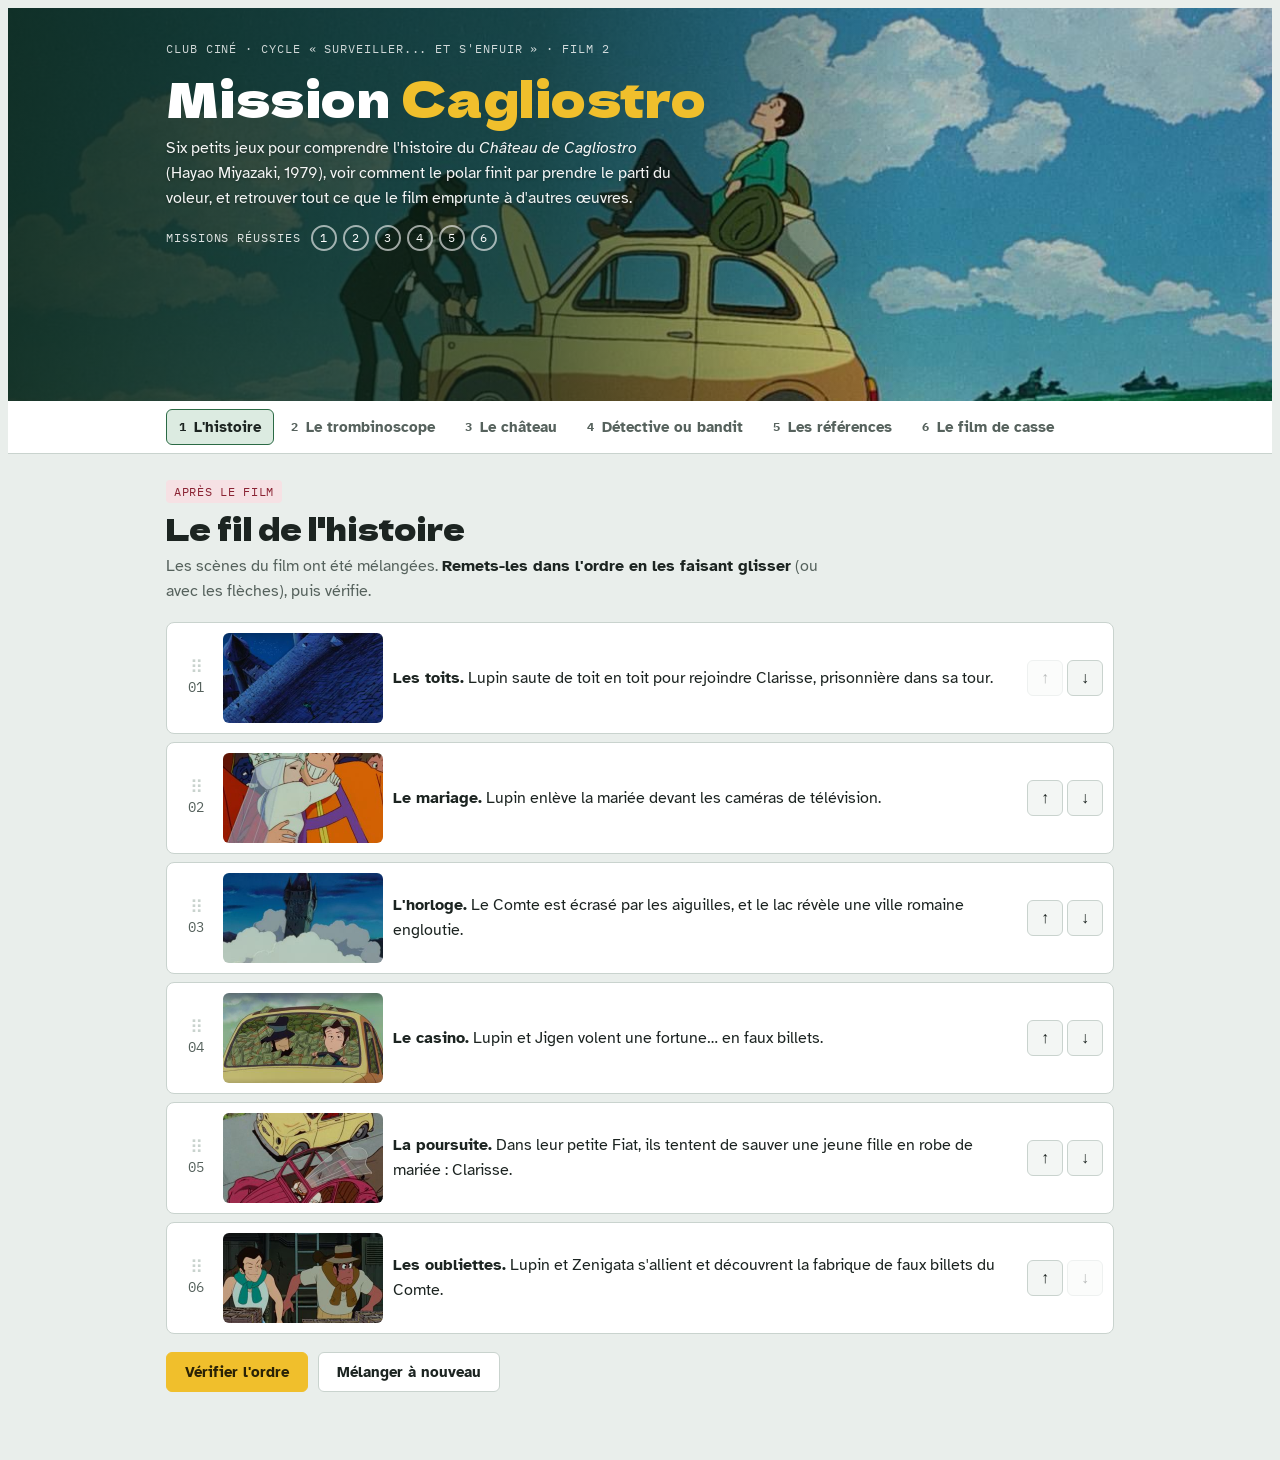
==== cineclub/cagliostro/index.html @ 05d4d70c "Ciné-club : ajoute l'appli Mission Cagliostro Co-Authored-By: Claude Opus 5.5 (1M context) <noreply@" ====
<!doctype html>
<html lang="fr">
<head><meta name="robots" content="noindex"><meta charset="utf-8"><meta name="viewport" content="width=device-width, initial-scale=1">
<title>Mission Cagliostro</title>
<meta name="claude:viewport-fit-sides" content="cover">
<link rel="preconnect" href="https://fonts.googleapis.com">
<link rel="stylesheet" href="https://fonts.googleapis.com/css2?family=Atkinson+Hyperlegible:ital,wght@0,400;0,700;1,400&family=Dela+Gothic+One&family=IBM+Plex+Mono:wght@500&display=swap">
<style>
/* Layout : un carnet d'enquête en onglets, une mission par onglet, lisible au téléphone comme au TNI. */
:root {
  --bg: #e9eeeb;          /* pierre du château */
  --surface: #ffffff;
  --surface-2: #f3f6f4;
  --ink: #1c2421;
  --muted: #56625d;
  --line: #c9d3ce;
  --jacket: #2b6a45;      /* la veste verte de Lupin */
  --jacket-soft: #dcebe1;
  --fiat: #f0bf2c;        /* la Fiat 500 jaune */
  --fiat-ink: #2a2206;
  --goat: #8a2333;        /* le cachet des faux billets */
  --goat-soft: #f6e1e4;
  --good: #1f7a45;
  --good-soft: #dff1e6;
  --bad: #b3261e;
  --bad-soft: #fbe3e1;
  --f-display: "Dela Gothic One", "Arial Black", Impact, sans-serif;
  --f-body: "Atkinson Hyperlegible", "Segoe UI", Roboto, Arial, sans-serif;
  --f-mono: "IBM Plex Mono", ui-monospace, Menlo, Consolas, monospace;
}
@media (prefers-color-scheme: dark) {
  :root:not([data-theme="light"]) {
    --bg: #111715; --surface: #19221f; --surface-2: #202b27; --ink: #e7ece9; --muted: #9aa7a1; --line: #33413b;
    --jacket: #6cc08c; --jacket-soft: #1f3a2b; --fiat: #f0bf2c; --fiat-ink: #2a2206;
    --goat: #e88b98; --goat-soft: #3a1f24; --good: #6fd197; --good-soft: #17382a; --bad: #f2877f; --bad-soft: #3d1d1b;
    color-scheme: dark;
  }
}
:root[data-theme="dark"] {
  --bg: #111715; --surface: #19221f; --surface-2: #202b27; --ink: #e7ece9; --muted: #9aa7a1; --line: #33413b;
  --jacket: #6cc08c; --jacket-soft: #1f3a2b; --fiat: #f0bf2c; --fiat-ink: #2a2206;
  --goat: #e88b98; --goat-soft: #3a1f24; --good: #6fd197; --good-soft: #17382a; --bad: #f2877f; --bad-soft: #3d1d1b;
  color-scheme: dark;
}

* { box-sizing: border-box; }
body {
  background: var(--bg); color: var(--ink);
  font-family: var(--f-body); font-size: 1rem; line-height: 1.55;
}
.wrap {
  max-width: 980px; margin: 0 auto;
  padding-left: max(16px, env(safe-area-inset-left, 0px));
  padding-right: max(16px, env(safe-area-inset-right, 0px));
}
h1, h2, h3 { text-wrap: balance; margin: 0; }
p { margin: 0; }
.label {
  font-family: var(--f-mono); font-size: .72rem; letter-spacing: .08em; text-transform: uppercase; color: var(--muted);
}

/* En-tête */
header {
  color: #fff; position: relative; overflow: hidden;
  background:
    linear-gradient(90deg, rgba(12, 38, 24, .88) 0%, rgba(12, 38, 24, .62) 42%, rgba(12, 38, 24, 0) 72%),
    url("[data-uri]") 70% 18% / cover no-repeat,
    var(--jacket);
}
@media (max-width: 760px) {
  header { background:
    linear-gradient(180deg, var(--jacket) 0%, var(--jacket) 40%, rgba(12, 38, 24, 0) 75%),
    url("[data-uri]") 50% 100% / 100% auto no-repeat,
    var(--jacket); }
}
header .wrap { padding-block: 32px 150px; display: grid; gap: 14px; position: relative; z-index: 1; }
header .scene { position: absolute; left: 0; right: 0; bottom: 0; width: 100%; height: 140px; display: block; }
[hidden] { display: none !important; }
.scene .far { fill: #1f5236; }
.scene .near { fill: #163d28; }
.scene .lit { fill: var(--fiat); }
.scene .water { fill: #12331f; }
.scene .ripple { stroke: #3d7a55; stroke-width: 2; fill: none; }
.scene .moon { fill: #f6e7a8; }
@media (max-width: 620px) { header .wrap { padding-block: 24px 46vw; } header .scene { height: 110px; } }

/* Coupe du château (mission 3) */
.cutaway { width: 100%; height: auto; display: block; }
.cutaway .sky { fill: var(--surface-2); }
.cutaway .rock { fill: var(--line); }
.cutaway .rock-deep { fill: var(--muted); opacity: .45; }
.cutaway .wall { fill: var(--surface); stroke: var(--ink); stroke-width: 2; }
.cutaway .roof { fill: var(--jacket); }
.cutaway .lake { fill: var(--jacket-soft); stroke: var(--jacket); stroke-width: 1.5; }
.cutaway .ink { fill: none; stroke: var(--ink); stroke-width: 2; stroke-linecap: round; }
.cutaway .thin { fill: none; stroke: var(--muted); stroke-width: 1.5; }
.cutaway .goldfill { fill: var(--fiat); }
.cutaway .hot circle { fill: var(--fiat); stroke: var(--ink); stroke-width: 2; }
.cutaway .hot.bas circle { fill: var(--goat); }
.cutaway .hot text { font: 700 15px var(--f-mono); fill: var(--fiat-ink); text-anchor: middle; dominant-baseline: central; }
.cutaway .hot.bas text { fill: #fff; }
.cutaway .hot.mid circle { fill: var(--surface); }
.cutaway .hot.mid text { fill: var(--ink); }
.cutaway .lbl { font: 12px var(--f-body); fill: var(--muted); }
.badge-num { display: inline-grid; place-items: center; width: 26px; height: 26px; border-radius: 50%; font: 700 .8rem var(--f-mono); margin-right: 8px; border: 2px solid var(--ink); background: var(--fiat); color: var(--fiat-ink); vertical-align: middle; }
.badge-num.bas { background: var(--goat); color: #fff; }
.badge-num.mid { background: var(--surface); color: var(--ink); }

/* Captures du film (ajoutées par l'animateur) */
figure.still { margin: 0; border-radius: 8px; overflow: hidden; border: 1px solid var(--line); background: var(--surface-2); }
figure.still img { display: block; width: 100%; height: 240px; object-fit: contain; background: var(--surface-2); }
figure.still figcaption { background: var(--surface); color: var(--muted); font-size: .82rem; padding: 6px 10px; }
.order-item .thumb { width: 100%; aspect-ratio: 16/9; object-fit: cover; border-radius: 6px; display: block; }

/* Lecture d'image (mission 3) */
.read-img { display: grid; grid-template-columns: minmax(0, 340px) minmax(0, 1fr); gap: 18px; align-items: start; }
.read-img .pic { position: relative; border-radius: 10px; overflow: hidden; border: 1px solid var(--line); background: #0b1430; }
.read-img .pic img { display: block; width: 100%; height: auto; }
.read-img .pic .badge-num { position: absolute; transform: translate(-50%, -50%); margin: 0; box-shadow: 0 0 0 3px rgba(0,0,0,.35); }
.read-img .pic figcaption { position: static; background: var(--surface); color: var(--muted); font-size: .78rem; padding: 6px 10px; }
.read-img .side { display: grid; gap: 10px; min-width: 0; }
.step-title { font-family: var(--f-display); font-weight: 400; font-size: 1.15rem; }
@media (max-width: 760px) { .read-img { grid-template-columns: 1fr; } .read-img .pic { max-width: 380px; } }

/* Trombinoscope (mission 2) */
.trombi { display: grid; grid-template-columns: repeat(3, minmax(0, 1fr)); gap: 12px; max-width: 760px; }
@media (max-width: 560px) { .trombi { grid-template-columns: repeat(2, minmax(0, 1fr)); } }
.pcard { background: var(--surface); border: 1px solid var(--line); border-radius: 10px; overflow: hidden; display: grid; grid-template-rows: auto 1fr; }
.pcard .ph { aspect-ratio: 1 / 1; background: var(--surface-2); display: grid; place-items: center; }
.pcard .ph img { width: 100%; height: 100%; object-fit: cover; display: block; }
.pcard .ph svg { width: 46%; height: auto; }
.pcard .ph svg path, .pcard .ph svg circle { fill: var(--line); }
.pcard .body { padding: 12px; display: grid; gap: 10px; align-content: space-between; }
.pcard .body p { font-size: .9rem; }
.pcard:has(select.correct) { border-color: var(--good); }
.pcard:has(select.wrong) { border-color: var(--bad); }

/* Billet « Goat » en tête de la mission 5 */
.bill {
  border: 2px solid var(--goat); border-radius: 8px; padding: 14px 16px; position: relative;
  background:
    repeating-radial-gradient(circle at 92% 50%, transparent 0 6px, color-mix(in srgb, var(--goat) 14%, transparent) 6px 7px),
    var(--goat-soft);
  display: flex; gap: 14px; align-items: center;
}
.bill .seal { flex: 0 0 auto; width: 52px; height: 52px; border-radius: 50%; border: 2px dashed var(--goat); display: grid; place-items: center; font: 400 1rem var(--f-display); color: var(--goat); }
.bill p { color: var(--ink); font-size: .92rem; min-width: 0; }
header h1 { font-family: var(--f-display); font-weight: 400; font-size: clamp(1.9rem, 6vw, 3rem); line-height: 1.05; letter-spacing: .01em; }
header h1 span { color: var(--fiat); }
header p { max-width: 52ch; opacity: .95; text-shadow: 0 1px 3px rgba(0,0,0,.4); }
.progress { display: flex; align-items: center; gap: 10px; flex-wrap: wrap; }
.progress .label { color: rgba(255,255,255,.85); }
.dots { display: flex; gap: 6px; }
.dot { width: 26px; height: 26px; border-radius: 50%; border: 2px solid rgba(255,255,255,.6); display: grid; place-items: center; font-family: var(--f-mono); font-size: .72rem; }
.dot.on { background: var(--fiat); border-color: var(--fiat); color: var(--fiat-ink); }

/* Onglets */
nav { background: var(--surface); border-bottom: 1px solid var(--line); position: sticky; top: env(safe-area-inset-top, 0px); z-index: 5; }
body::before { content: ""; position: fixed; inset: 0 0 auto; height: env(safe-area-inset-top, 0px); z-index: 10; background: var(--surface); }
.tabs { display: flex; gap: 4px; overflow-x: auto; padding-block: 8px; scrollbar-width: thin; }
.tab {
  flex: 0 0 auto; border: 1px solid transparent; background: none; color: var(--muted);
  font: 700 .92rem var(--f-body); padding: 8px 12px; border-radius: 6px; cursor: pointer; display: flex; gap: 8px; align-items: center;
}
.tab .n { font-family: var(--f-mono); font-size: .75rem; }
.tab:hover { color: var(--ink); background: var(--surface-2); }
.tab[aria-selected="true"] { color: var(--ink); background: var(--jacket-soft); border-color: var(--jacket); }
.tab.done .n::after { content: " ✓"; color: var(--good); }
.tab:focus-visible, button:focus-visible, select:focus-visible { outline: 3px solid var(--fiat); outline-offset: 2px; }

main .wrap { padding-block: 26px 60px; }
section.mission { display: grid; gap: 18px; }
.mission-head { display: grid; gap: 8px; }
.mission-head h2 { font-family: var(--f-display); font-weight: 400; font-size: clamp(1.4rem, 4vw, 1.9rem); line-height: 1.15; }
.when { display: inline-flex; gap: 6px; align-items: center; font-family: var(--f-mono); font-size: .72rem; text-transform: uppercase; letter-spacing: .06em; padding: 3px 8px; border-radius: 4px; width: fit-content; }
.when.apres { background: var(--goat-soft); color: var(--goat); }
.when.avant { background: var(--jacket-soft); color: var(--jacket); }
.consigne { max-width: 68ch; color: var(--muted); }
.consigne strong { color: var(--ink); }

.panel { background: var(--surface); border: 1px solid var(--line); border-radius: 10px; padding: 16px; }

/* Actions */
.actions { display: flex; gap: 10px; flex-wrap: wrap; align-items: center; }
.btn { font: 700 .95rem var(--f-body); border-radius: 6px; padding: 10px 18px; cursor: pointer; border: 1px solid var(--line); background: var(--surface); color: var(--ink); }
.btn.primary { background: var(--fiat); border-color: var(--fiat); color: var(--fiat-ink); }
.btn.primary:hover { filter: brightness(1.05); }
.verdict { font-weight: 700; }
.verdict.ok { color: var(--good); }
.verdict.ko { color: var(--bad); }
.synth { background: var(--good-soft); border: 1px solid var(--good); border-radius: 10px; padding: 16px; display: grid; gap: 6px; }
.synth h3 { font-size: 1.05rem; color: var(--good); }

/* Mission 1 : remettre dans l'ordre */
.order-list { list-style: none; margin: 0; padding: 0; display: grid; gap: 8px; counter-reset: sc; }
.order-item { display: grid; grid-template-columns: 34px 160px 1fr auto; gap: 10px; align-items: center; background: var(--surface); border: 1px solid var(--line); border-radius: 8px; padding: 10px 10px 10px 12px; }
.order-item { cursor: grab; user-select: none; -webkit-user-select: none; }
.order-item .num { font-family: var(--f-mono); font-size: .85rem; color: var(--muted); display: grid; justify-items: center; gap: 2px; touch-action: none; cursor: grab; }
.order-item .grip { font-size: 1.1rem; line-height: 1; color: var(--line); }
.order-item .thumb { touch-action: none; }
.order-item.dragging { cursor: grabbing; border-color: var(--jacket); box-shadow: 0 8px 24px rgba(0,0,0,.18); position: relative; z-index: 2; }
.order-item .txt { min-width: 0; }
@media (max-width: 560px) {
  .order-item { grid-template-columns: 26px minmax(0, 200px) 1fr; gap: 8px 10px; }
  .order-item .num { grid-column: 1; grid-row: 1; }
  .order-item .thumb { grid-column: 2; grid-row: 1; }
  .order-item .arrows { grid-column: 3; grid-row: 1; justify-self: end; }
  .order-item .txt { grid-column: 1 / -1; grid-row: 2; }
}
.order-item.correct { border-color: var(--good); background: var(--good-soft); }
.order-item.wrong { border-color: var(--bad); background: var(--bad-soft); }
.arrows { display: flex; gap: 4px; }
.arrows button { width: 36px; height: 36px; border-radius: 6px; border: 1px solid var(--line); background: var(--surface-2); color: var(--ink); cursor: pointer; font-size: 1rem; }
.arrows button:disabled { opacity: .3; cursor: default; }

/* Missions à menus déroulants */
.match-grid { display: grid; gap: 10px; }
.match-row { display: grid; grid-template-columns: minmax(0, 1.3fr) minmax(0, 1fr); gap: 12px; align-items: center; background: var(--surface); border: 1px solid var(--line); border-radius: 8px; padding: 12px; }
.match-row .what { min-width: 0; }
.match-row .what b { display: block; }
.match-row .what small { color: var(--muted); }
select.pick {
  width: 100%; font: .95rem var(--f-body); color: var(--ink); background: var(--surface-2);
  border: 1px solid var(--line); border-radius: 6px; padding: 9px 10px;
}
select.pick.correct { border: 2px solid var(--good); background: var(--good-soft); }
select.pick.wrong { border: 2px solid var(--bad); background: var(--bad-soft); }
@media (max-width: 620px) { .match-row { grid-template-columns: 1fr; } }

/* Château */
.castle { display: grid; gap: 10px; }
.castle .match-row { border-left: 6px solid var(--line); }
.castle .match-row[data-level="haut"] { border-left-color: var(--fiat); }
.castle .match-row[data-level="bas"] { border-left-color: var(--goat); }
.legend { display: flex; gap: 16px; flex-wrap: wrap; font-size: .88rem; color: var(--muted); }
.legend i { display: inline-block; width: 12px; height: 12px; border-radius: 2px; margin-right: 6px; vertical-align: -1px; }

/* Mission 4 : tri enquêteur / bandit */
.sort-grid { display: grid; grid-template-columns: repeat(4, minmax(0, 1fr)); gap: 10px; }
@media (max-width: 860px) { .sort-grid { grid-template-columns: repeat(2, minmax(0, 1fr)); } }
@media (max-width: 440px) { .sort-grid { grid-template-columns: 1fr; } }
.sort-card { background: var(--surface); border: 1px solid var(--line); border-radius: 8px; padding: 12px; display: grid; gap: 8px; }
.sort-card img.fig { width: 100%; height: 170px; object-fit: cover; object-position: 50% 25%; border-radius: 6px; display: block; background: var(--surface-2); }
.sort-card .who { display: flex; justify-content: space-between; gap: 8px; align-items: baseline; }
.sort-card .who b { font-size: 1.02rem; }
.sort-card .year { font-family: var(--f-mono); font-size: .8rem; color: var(--muted); }
.sort-card p { font-size: .9rem; color: var(--muted); }
.seg { display: grid; grid-template-columns: 1fr 1fr; gap: 6px; }
.seg button { font: 700 .85rem var(--f-body); padding: 7px; border-radius: 6px; border: 1px solid var(--line); background: var(--surface-2); color: var(--ink); cursor: pointer; }
.seg button[aria-pressed="true"][data-v="enqueteur"] { background: var(--jacket-soft); border-color: var(--jacket); }
.seg button[aria-pressed="true"][data-v="bandit"] { background: var(--goat-soft); border-color: var(--goat); }
.sort-card.correct { border-color: var(--good); box-shadow: inset 0 0 0 1px var(--good); }
.sort-card.wrong { border-color: var(--bad); box-shadow: inset 0 0 0 1px var(--bad); }

.frise-wrap { overflow-x: auto; }
.frise { display: grid; grid-auto-flow: column; grid-auto-columns: minmax(118px, 1fr); gap: 0; min-width: 900px; padding-top: 6px; }
.frise .step { border-top: 4px solid var(--line); padding: 10px 8px 0 0; display: grid; gap: 2px; align-content: start; }
.frise .step.enqueteur { border-top-color: var(--jacket); }
.frise .step.bandit { border-top-color: var(--goat); }
.frise .y { font-family: var(--f-mono); font-size: .8rem; color: var(--muted); }
.frise .nm { font-weight: 700; font-size: .92rem; }
.frise .tp { font-size: .78rem; color: var(--muted); }

/* Quiz */
.quiz-grid { display: grid; grid-template-columns: repeat(auto-fit, minmax(300px, 1fr)); gap: 14px; }
.qcard { background: var(--surface); border: 1px solid var(--line); border-radius: 10px; padding: 16px; display: grid; gap: 10px; align-content: start; }
.qcard h3 { font-size: 1.08rem; }
.qcard .clue { background: var(--surface-2); border-left: 4px solid var(--fiat); padding: 10px 12px; border-radius: 0 6px 6px 0; font-size: .93rem; }
.qcard .q { font-weight: 700; }
.opts { display: grid; gap: 6px; }
.opt { text-align: left; font: .93rem var(--f-body); color: var(--ink); background: var(--surface-2); border: 1px solid var(--line); border-radius: 6px; padding: 9px 12px; cursor: pointer; }
.opt:hover { border-color: var(--jacket); }
.opt.correct { background: var(--good-soft); border-color: var(--good); }
.opt.wrong { background: var(--bad-soft); border-color: var(--bad); }
.fb { font-size: .9rem; padding: 10px 12px; border-radius: 6px; }
.fb.ok { background: var(--good-soft); }
.fb.ko { background: var(--bad-soft); }


/* Mots mêlés */
.ws { display: grid; grid-template-columns: minmax(0, 520px) minmax(0, 1fr); gap: 20px; align-items: start; }
.ws-grid { display: grid; grid-template-columns: repeat(14, 1fr); gap: 2px; background: var(--surface); border: 1px solid var(--line); border-radius: 10px; padding: 8px; touch-action: none; user-select: none; -webkit-user-select: none; }
.ws-cell { aspect-ratio: 1; display: grid; place-items: center; font-family: var(--f-mono); font-weight: 700; font-size: clamp(.72rem, 2.6vw, 1.05rem); border-radius: 5px; cursor: pointer; }
.ws-coord { aspect-ratio: 1; display: grid; place-items: center; font-family: var(--f-mono); font-size: clamp(.6rem, 2vw, .8rem); color: var(--muted); }
.ws-spoiler { background: var(--surface); border: 1px dashed var(--line); border-radius: 10px; padding: 12px 16px; font-size: .92rem; }
.ws-spoiler summary { cursor: pointer; font-weight: 700; color: var(--goat); }
.ws-spoiler ul { columns: 2 260px; padding-left: 1.2em; margin: 0; }
.ws-spoiler li { break-inside: avoid; margin-bottom: 4px; }
.ws-cell:hover { background: var(--surface-2); }
.ws-cell.found { background: var(--fiat); color: #1d1a10; }
.ws-cell.sel { background: var(--jacket); color: #fff; }
.ws-clues { margin: 0; padding-left: 1.4em; display: grid; gap: 8px; font-size: .92rem; }
.ws-clues li { display: grid; gap: 2px; }
.ws-pattern { font-family: var(--f-mono); font-weight: 700; letter-spacing: .08em; color: var(--goat); }
.ws-clues li.done .ws-def { color: var(--muted); }
.ws-clues li.done .ws-pattern { color: var(--good); }
@media (max-width: 860px) { .ws { grid-template-columns: 1fr; } .ws-grid { padding: 4px; gap: 1px; } }

.note-prof { font-size: .88rem; color: var(--muted); border-top: 1px dashed var(--line); padding-top: 12px; max-width: 75ch; }

@media (prefers-reduced-motion: no-preference) {
  section.mission { animation: rise .25s ease; }
  @keyframes rise { from { transform: translateY(4px); opacity: .6; } to { transform: none; opacity: 1; } }
}
</style>

<header>
  <div class="wrap">
    <span class="label" style="color:rgba(255,255,255,.8)">Club ciné · Cycle « Surveiller... et s'enfuir » · Film 2</span>
    <h1>Mission <span>Cagliostro</span></h1>
    <p>Six petits jeux pour comprendre l'histoire du <em>Château de Cagliostro</em> (Hayao Miyazaki, 1979), voir comment le polar finit par prendre le parti du voleur, et retrouver tout ce que le film emprunte à d'autres œuvres.</p>
    <div class="progress">
      <span class="label">Missions réussies</span>
      <div class="dots" id="dots"></div>
    </div>
  </div>
</header>

<nav aria-label="Missions">
  <div class="wrap tabs" role="tablist" id="tabs"></div>
</nav>

<main>
  <div class="wrap" id="missions">

    <!-- MISSION 1 -->
    <section class="mission" id="m1" role="tabpanel">
      <div class="mission-head">
        <span class="when apres">Après le film</span>
        <h2>Le fil de l'histoire</h2>
        <p class="consigne">Les scènes du film ont été mélangées. <strong>Remets-les dans l'ordre en les faisant glisser</strong> (ou avec les flèches), puis vérifie.</p>
      </div>
      <ol class="order-list" id="order-list"></ol>
      <div class="actions">
        <button class="btn primary" id="order-check">Vérifier l'ordre</button>
        <button class="btn" id="order-shuffle">Mélanger à nouveau</button>
        <span class="verdict" id="order-verdict" aria-live="polite"></span>
      </div>
      <div class="synth" id="order-synth" hidden>
        <h3>Bien joué : tu connais l'histoire !</h3>
        <p>Au départ, c'est un film de casse : Lupin vole un casino. Très vite, il découvre que l'argent est faux et que le vrai voleur est le Comte, qui dirige tout un pays. Le cambrioleur se transforme alors en justicier.</p>
      </div>
    </section>

    <!-- MISSION 2 -->
    <section class="mission" id="m2" role="tabpanel" hidden>
      <div class="mission-head">
        <span class="when apres">Pendant ou après le film</span>
        <h2>Le trombinoscope</h2>
        <p class="consigne">Voici la bande de Lupin et ses adversaires. Lis chaque fiche, regarde le visage, puis <strong>choisis le bon nom</strong>.</p>
      </div>
      <div class="trombi" id="who-grid"></div>
      <div class="actions">
        <button class="btn primary" data-check="who-grid" data-mission="m2">Vérifier</button>
        <span class="verdict" id="who-grid-verdict" aria-live="polite"></span>
      </div>
      <div class="synth" id="who-grid-synth" hidden>
        <h3>Toute la distribution est identifiée.</h3>
        <p>Remarque le duo le plus étrange du film : Lupin, le voleur, et Zenigata, le policier qui le poursuit depuis toujours. Pour une fois, ils se retrouvent du même côté face au Comte.</p>
      </div>
    </section>

    <!-- MISSION 3 -->
    <section class="mission" id="m3" role="tabpanel" hidden>
      <div class="mission-head">
        <span class="when avant">Avant ou après le film</span>
        <h2>Le château, de haut en bas</h2>
        <p class="consigne">Ce château est construit comme une société : chacun a sa place, du bas jusqu'en haut. <strong>Observe l'image et retrouve qui occupe chaque étage.</strong></p>
      </div>
      <div class="read-img">
        <figure class="pic" style="margin:0">
          <img src="[data-uri]" alt="Le château de Cagliostro la nuit : des tours tout en haut, le palais aux fenêtres éclairées, une porte unique dans les remparts, et la ville serrée au pied du rocher." width="418" height="732">
          <span class="badge-num mid" style="left:44%;top:9%">A</span>
          <span class="badge-num mid" style="left:52%;top:30%">B</span>
          <span class="badge-num mid" style="left:60%;top:56%">C</span>
          <span class="badge-num mid" style="left:42%;top:84%">D</span>
          <figcaption>Image du film (TMS, 1979), pour un usage en classe.</figcaption>
        </figure>
        <div class="side">
          <p class="consigne">Observe l'image de bas en haut. <strong>Pour chaque lettre, choisis qui occupe cette place.</strong></p>
          <div class="match-grid" id="social-grid"></div>
          <div class="actions">
            <button class="btn primary" data-check="social-grid" data-mission="m3a">Vérifier</button>
            <span class="verdict" id="social-grid-verdict" aria-live="polite"></span>
          </div>
        </div>
      </div>
      <div class="synth" id="social-grid-synth" hidden>
        <h3>Une pyramide sociale en pierre.</h3>
        <p>Le château se lit comme une société en étages. En bas, le peuple s'entasse dans des maisons serrées. Au milieu, une seule porte gardée décide qui peut monter. Plus haut, le palais et sa cour. Tout en haut, des tours qui dominent et surveillent tout le pays. Le rocher à pic sépare ceux d'en haut de ceux d'en bas.</p>
        <p><strong>À débattre :</strong> la porte est la seule partie éclairée en vert. Pourquoi le dessinateur attire-t-il notre regard sur elle ?</p>
      </div>

    </section>

    <!-- MISSION 4 -->
    <section class="mission" id="m4" role="tabpanel" hidden>
      <div class="mission-head">
        <span class="when avant">Avant ou après le film</span>
        <h2>Du détective au bandit</h2>
        <p class="consigne">Le roman policier est d'abord l'histoire d'un enquêteur. Puis le voleur devient à son tour le héros. <strong>Pour chaque personnage, indique qui est le héros de l'histoire : un enquêteur ou un bandit.</strong></p>
      </div>
      <div class="sort-grid" id="sort-grid"></div>
      <div class="actions">
        <button class="btn primary" id="sort-check">Vérifier et voir la frise</button>
        <span class="verdict" id="sort-verdict" aria-live="polite"></span>
      </div>
      <div id="frise-block" hidden>
        <div class="panel" style="display:grid;gap:12px">
          <span class="label">La frise : vert = le héros enquête, rouge = le héros vole</span>
          <div class="frise-wrap"><div class="frise" id="frise"></div></div>
        </div>
      </div>
      <div class="quiz-grid" id="genre-quiz"></div>
    </section>

    <!-- MISSION 5 -->
    <section class="mission" id="m5" role="tabpanel" hidden>
      <div class="mission-head">
        <span class="when avant">Avant ou après le film</span>
        <h2>Le laboratoire des références</h2>
        <p class="consigne">Ce film est rempli d'emprunts à d'autres œuvres : romans français, dessins animés, vieux films. <strong>Lis l'indice, puis réponds à la question.</strong> Même si tu te trompes, l'explication s'affiche.</p>
      </div>
      <div class="bill"><span class="seal">G</span><p><strong>Pièce à conviction :</strong> les faux billets « Goat » du Comte sont si bien imités que personne ne les distingue des vrais. Ce film fait pareil avec ses modèles : il les copie, les mélange et les transforme. À toi de retrouver les originaux.</p></div>
      <div class="quiz-grid" id="ref-quiz"></div>
    </section>

    <!-- MISSION 6 -->
    <section class="mission" id="m6" role="tabpanel" hidden>
      <div class="mission-head">
        <span class="when apres">Après le film</span>
        <h2>Le vocabulaire du casse</h2>
        <p class="consigne">Lupin n'est pas un enquêteur : c'est un voleur. Son film appartient aussi à un autre genre, le <strong>film de casse</strong> (ou de braquage), où l'on suit les bandits plutôt que la police. <strong>Lis chaque définition, devine le mot, puis retrouve-le dans la grille</strong> : clique sur sa première lettre puis sur sa dernière (ou fais glisser). Les mots se lisent de gauche à droite, de haut en bas ou en diagonale.</p>
      </div>
      <div class="ws">
        <div class="ws-grid" id="ws-grid" aria-label="Grille de mots mêlés"></div>
        <ol class="ws-clues" id="ws-clues"></ol>
      </div>
      <details class="ws-spoiler">
        <summary>Solutions (spoiler !)</summary>
        <p>Chaque mot est donné par la case de sa première lettre et celle de sa dernière lettre (colonne puis ligne).</p>
        <ul id="ws-solutions"></ul>
      </details>
      <div class="actions">
        <span class="verdict" id="ws-verdict" aria-live="polite"></span>
      </div>
      <div class="synth" id="ws-synth" hidden>
        <h3>Tu parles maintenant le langage des bandits.</h3>
        <p>Le film de casse raconte toujours la même aventure : on prépare un plan, on réunit une bande de spécialistes, on tente le coup… et rien ne se passe comme prévu. De <em>Du rififi chez les hommes</em> (1955) à <em>Ocean's Eleven</em> (2001) ou à la série <em>Lupin</em> (2021), le spectateur se range du côté des voleurs.</p>
        <p>Dans <em>Cagliostro</em>, la bande est bien là : Jigen le tireur, Goemon le sabreur, Fujiko l'espionne infiltrée au château. Mais le casse change de but en route : le vrai trésor n'est pas un magot à emporter, c'est Clarisse à libérer et une ville antique qui appartient à tout le monde.</p>
      </div>
      <p class="note-prof"><strong>Note pour l'animateur :</strong> la mission 1 dévoile toute l'histoire, à garder pour après la projection. Les missions 3, 4 et 5 peuvent se faire avant, pour préparer le regard.</p>
    </section>

  </div>
</main>

<script>
(function () {
  const MISSIONS = [
    { id: "m1", name: "L'histoire" },
    { id: "m2", name: "Le trombinoscope" },
    { id: "m3", name: "Le château" },
    { id: "m4", name: "Détective ou bandit" },
    { id: "m5", name: "Les références" },
    { id: "m6", name: "Le film de casse" }
  ];
  const done = new Set();

  /* Captures du film : coller ici des images (data:image/jpeg;base64,...) pour les afficher.
     Clés : "scene0" à "scene9" (vignettes de la mission 1), "m2" (mission 2), "ref0" à "ref5" (cartes de la mission 5). */
  const STILLS = {"ref0": "[data-uri]", "ref1": "[data-uri]", "ref2": "[data-uri]", "ref3": "[data-uri]", "ref4": "[data-uri]", "ref5": "[data-uri]", "ref6": "[data-uri]", "scene0": "[data-uri]", "scene1": "[data-uri]", "scene2": "[data-uri]", "scene3": "[data-uri]", "scene4": "[data-uri]", "scene5": "[data-uri]"};
  const CAPTIONS = {"ref0": "Hergé, <em>Le Sceptre d'Ottokar</em> (1939)", "ref1": "Une édition de <em>La Comtesse de Cagliostro</em> (1924), de Maurice Leblanc", "ref2": "<em>Lupin III</em>, le manga de Monkey Punch (édition française)", "ref3": "<em>Zenigata Heiji</em>, le détective qui a donné son nom à Zenigata (série télévisée japonaise)", "ref4": "<em>Le Roi et l'Oiseau</em> (1980), la version achevée de <em>La Bergère et le Ramoneur</em>", "ref5": "Jean-Paul Belmondo", "ref6": "Harold Lloyd dans <em>Monte là-dessus !</em> (1923)"};
  function still(key) {
    if (!STILLS[key]) return null;
    const f = el("figure", { class: "still" });
    const img = el("img", { src: STILLS[key], alt: (CAPTIONS[key] || "Image").replace(/<[^>]+>/g, ""), loading: "lazy" });
    f.appendChild(img);
    if (CAPTIONS[key]) f.appendChild(el("figcaption", {}, CAPTIONS[key]));
    return f;
  }

  const shuffle = (arr) => { const a = arr.slice(); for (let i = a.length - 1; i > 0; i--) { const j = Math.floor(Math.random() * (i + 1)); [a[i], a[j]] = [a[j], a[i]]; } return a; };
  const el = (tag, attrs = {}, html = "") => { const e = document.createElement(tag); for (const k in attrs) e.setAttribute(k, attrs[k]); if (html) e.innerHTML = html; return e; };

  /* --- Onglets et progression --- */
  const tabs = document.getElementById("tabs");
  const dots = document.getElementById("dots");
  MISSIONS.forEach((m, i) => {
    const b = el("button", { class: "tab", role: "tab", id: "tab-" + m.id, "aria-controls": m.id, "aria-selected": i === 0 ? "true" : "false" },
      `<span class="n">${i + 1}</span>${m.name}`);
    b.addEventListener("click", () => openTab(m.id));
    tabs.appendChild(b);
    dots.appendChild(el("span", { class: "dot", id: "dot-" + m.id, title: m.name }, String(i + 1)));
  });
  function openTab(id) {
    MISSIONS.forEach(m => {
      document.getElementById(m.id).hidden = m.id !== id;
      document.getElementById("tab-" + m.id).setAttribute("aria-selected", m.id === id ? "true" : "false");
    });
    try { localStorage.setItem("cagliostro-tab", id); } catch (e) {}
  }
  const m3parts = new Set();
  function markDone(id) {
    if (id === "m3a") id = "m3";
    done.add(id);
    document.getElementById("tab-" + id).classList.add("done");
    document.getElementById("dot-" + id).classList.add("on");
  }
  try { const t = localStorage.getItem("cagliostro-tab"); if (t && MISSIONS.some(m => m.id === t)) openTab(t); } catch (e) {}

  /* --- Mission 1 : remettre les scènes dans l'ordre --- */
  const SCENES = [
    "<b>Le casino.</b> Lupin et Jigen volent une fortune… en faux billets.",
    "<b>La poursuite.</b> Dans leur petite Fiat, ils tentent de sauver une jeune fille en robe de mariée : Clarisse.",
    "<b>Les toits.</b> Lupin saute de toit en toit pour rejoindre Clarisse, prisonnière dans sa tour.",
    "<b>Les oubliettes.</b> Lupin et Zenigata s'allient et découvrent la fabrique de faux billets du Comte.",
    "<b>Le mariage.</b> Lupin enlève la mariée devant les caméras de télévision.",
    "<b>L'horloge.</b> Le Comte est écrasé par les aiguilles, et le lac révèle une ville romaine engloutie."
  ];
  const orderList = document.getElementById("order-list");
  let order = [];
  function renderOrder(marks) {
    orderList.innerHTML = "";
    order.forEach((sceneIdx, pos) => {
      const li = el("li", { class: "order-item" + (marks ? (sceneIdx === pos ? " correct" : " wrong") : "") });
      li.dataset.idx = sceneIdx;
      li.appendChild(el("span", { class: "num", title: "Glisser pour déplacer" }, `<span class="grip" aria-hidden="true">⠿</span>${String(pos + 1).padStart(2, "0")}`));
      if (STILLS["scene" + sceneIdx]) li.appendChild(el("img", { class: "thumb", src: STILLS["scene" + sceneIdx], alt: "", draggable: "false" }));
      li.appendChild(el("span", { class: "txt" }, SCENES[sceneIdx]));
      const ar = el("div", { class: "arrows" });
      const up = el("button", { "aria-label": "Monter cette scène", type: "button" }, "↑");
      const down = el("button", { "aria-label": "Descendre cette scène", type: "button" }, "↓");
      up.disabled = pos === 0; down.disabled = pos === order.length - 1;
      up.addEventListener("click", () => move(pos, -1));
      down.addEventListener("click", () => move(pos, 1));
      ar.append(up, down); li.appendChild(ar);
      orderList.appendChild(li);
    });
  }
  /* Glisser-déposer : souris n'importe où sur la carte, doigt sur le numéro ou l'image */
  let dragging = null;
  orderList.addEventListener("pointerdown", e => {
    if (e.target.closest("button")) return;
    const li = e.target.closest(".order-item");
    if (!li) return;
    if (e.pointerType !== "mouse" && !e.target.closest(".num, .thumb")) return;
    e.preventDefault();
    dragging = li;
    li.classList.add("dragging");
    orderList.setPointerCapture(e.pointerId);
  });
  orderList.addEventListener("pointermove", e => {
    if (!dragging) return;
    let before = null;
    for (const it of orderList.children) {
      if (it === dragging) continue;
      const r = it.getBoundingClientRect();
      if (e.clientY < r.top + r.height / 2) { before = it; break; }
    }
    if (before !== dragging.nextSibling) orderList.insertBefore(dragging, before);
  });
  function endDrag() {
    if (!dragging) return;
    dragging = null;
    order = [...orderList.children].map(li => Number(li.dataset.idx));
    renderOrder(false);
    document.getElementById("order-verdict").textContent = "";
  }
  orderList.addEventListener("pointerup", endDrag);
  orderList.addEventListener("pointercancel", endDrag);

  function move(pos, d) { const t = pos + d; [order[pos], order[t]] = [order[t], order[pos]]; renderOrder(false); document.getElementById("order-verdict").textContent = ""; }
  function newOrder() { do { order = shuffle(SCENES.map((_, i) => i)); } while (order.every((v, i) => v === i)); renderOrder(false); document.getElementById("order-verdict").textContent = ""; }
  newOrder();
  document.getElementById("order-shuffle").addEventListener("click", newOrder);
  document.getElementById("order-check").addEventListener("click", () => {
    renderOrder(true);
    const good = order.filter((v, i) => v === i).length;
    const v = document.getElementById("order-verdict");
    if (good === SCENES.length) { v.textContent = "Tout est dans l'ordre !"; v.className = "verdict ok"; document.getElementById("order-synth").hidden = false; markDone("m1"); }
    else { v.textContent = `${good} scène${good > 1 ? "s" : ""} sur ${SCENES.length} à la bonne place. Les cases rouges sont à déplacer.`; v.className = "verdict ko"; }
  });

  /* --- Missions 2 et 3 : associer avec des menus --- */
  function buildMatch(gridId, rows, options) {
    const grid = document.getElementById(gridId);
    rows.forEach((r, i) => {
      const row = el("div", { class: "match-row" });
      if (r.level) row.dataset.level = r.level;
      const badge = r.num ? `<span class="badge-num ${r.level === "bas" ? "bas" : r.level === "haut" ? "" : "mid"}">${r.num}</span>` : "";
      row.appendChild(el("div", { class: "what" }, `<b>${badge}${r.title}</b>${r.sub ? `<small>${r.sub}</small>` : ""}`));
      const sel = el("select", { class: "pick", id: `${gridId}-${i}`, "aria-label": "Réponse pour " + r.title.replace(/<[^>]+>/g, "") });
      sel.dataset.answer = r.answer;
      sel.appendChild(el("option", { value: "" }, "Choisir…"));
      shuffle(options).forEach(o => sel.appendChild(el("option", { value: o.v }, o.t)));
      sel.addEventListener("change", () => sel.classList.remove("correct", "wrong"));
      row.appendChild(sel);
      grid.appendChild(row);
    });
  }
  const PERSOS = [
    { v: "lupin", t: "Lupin III" }, { v: "jigen", t: "Jigen" }, { v: "goemon", t: "Goemon" },
    { v: "fujiko", t: "Fujiko" }, { v: "zenigata", t: "L'inspecteur Zenigata" }, { v: "clarisse", t: "Clarisse" },
    { v: "comte", t: "Le Comte de Cagliostro" }, { v: "jodo", t: "Jodo" }, { v: "jardinier", t: "Le vieux jardinier" }
  ];
  const PORTRAITS = {"jardinier": "[data-uri]", "jodo": "[data-uri]", "lupin": "[data-uri]", "jigen": "[data-uri]", "goemon": "[data-uri]", "fujiko": "[data-uri]", "clarisse": "[data-uri]", "zenigata": "[data-uri]", "comte": "[data-uri]"};
  const WHO = [
    { d: "Cambrioleur blagueur et acrobate, petit-fils d'un célèbre voleur français", a: "lupin" },
    { d: "Tireur d'élite au chapeau, fidèle complice qui ne quitte jamais sa cigarette", a: "jigen" },
    { d: "Samouraï silencieux dont le sabre peut tout trancher", a: "goemon" },
    { d: "Espionne rusée, cachée dans le château sous un déguisement de servante", a: "fujiko" },
    { d: "Jeune princesse, héritière du duché, que l'on veut marier de force", a: "clarisse" },
    { d: "Policier d'Interpol qui poursuit Lupin sans jamais l'attraper", a: "zenigata" },
    { d: "Régent du duché : il veut épouser la princesse pour garder le pouvoir et trouver le trésor", a: "comte" },
    { d: "Majordome du Comte, chef de ses hommes de main", a: "jodo" },
    { d: "Vieil homme fidèle à la famille de Clarisse, qui révèle à la fin le vrai trésor", a: "jardinier" }
  ];
  const whoGrid = document.getElementById("who-grid");
  const SILHOUETTE = '<svg viewBox="0 0 100 100" aria-hidden="true"><circle cx="50" cy="34" r="20"/><path d="M14 96c2-22 17-36 36-36s34 14 36 36z"/></svg>';
  shuffle(WHO).forEach((w, i) => {
    const card = el("div", { class: "pcard" });
    const ph = el("div", { class: "ph" });
    if (PORTRAITS[w.a]) ph.appendChild(el("img", { src: PORTRAITS[w.a], alt: "Portrait d'un personnage du film", loading: "lazy" }));
    else ph.innerHTML = SILHOUETTE;
    const body = el("div", { class: "body" });
    body.appendChild(el("p", {}, w.d));
    const sel = el("select", { class: "pick", id: "who-" + w.a, "aria-label": "Nom du personnage : " + w.d });
    sel.dataset.answer = w.a;
    sel.appendChild(el("option", { value: "" }, "Qui est-ce ?"));
    PERSOS.forEach(o => sel.appendChild(el("option", { value: o.v }, o.t)));
    sel.addEventListener("change", () => sel.classList.remove("correct", "wrong"));
    body.appendChild(sel);
    card.append(ph, body);
    whoGrid.appendChild(card);
  });
  { const st = still("m2"); if (st) document.getElementById("who-grid").before(st); }

  const LIEUX = [
    { v: "tour", t: "Clarisse y est enfermée ; Lupin y arrive par les toits" },
    { v: "chapelle", t: "Le mariage forcé, filmé par la télévision" },
    { v: "imprimerie", t: "La fabrique secrète de faux billets « Goat »" },
    { v: "oubliettes", t: "Des squelettes de chercheurs de trésor ; Lupin et Zenigata s'allient" },
    { v: "horloge", t: "Le duel final ; le Comte est écrasé par les aiguilles" },
    { v: "lac", t: "Le vrai trésor : une ville romaine engloutie" }
  ];
  

  buildMatch("social-grid", [
    { num: "A", title: "Le sommet : tours et donjon", answer: "pouvoir" },
    { num: "B", title: "Le palais aux fenêtres éclairées", answer: "cour" },
    { num: "C", title: "Les remparts et leur porte unique", answer: "gardes" },
    { num: "D", title: "La ville au pied du rocher", answer: "peuple" }
  ], [
    { v: "pouvoir", t: "Le maître du pays, qui domine et surveille tout" },
    { v: "cour", t: "La cour : nobles, invités, serviteurs du Comte" },
    { v: "gardes", t: "Les gardes, qui contrôlent qui entre et qui sort" },
    { v: "peuple", t: "Le peuple, serré dans de petites maisons" }
  ]);

  function checkSelects(selects) {
    let ok = 0;
    selects.forEach(s => { s.classList.remove("correct", "wrong"); if (s.value === s.dataset.answer) { s.classList.add("correct"); ok++; } else s.classList.add("wrong"); });
    return ok;
  }
  document.querySelectorAll("[data-check]").forEach(btn => btn.addEventListener("click", () => {
    const gid = btn.dataset.check;
    const sels = document.querySelectorAll(`#${gid} select`);
    const ok = checkSelects(sels);
    const v = document.getElementById(gid + "-verdict");
    if (ok === sels.length) { v.textContent = "Tout est juste !"; v.className = "verdict ok"; document.getElementById(gid + "-synth").hidden = false; markDone(btn.dataset.mission); }
    else { v.textContent = `${ok} sur ${sels.length}. Corrige les cases rouges.`; v.className = "verdict ko"; }
  }));

  /* --- Quiz réutilisable --- */
  function buildQuiz(containerId, cards, missionId) {
    const box = document.getElementById(containerId);
    cards.forEach((c, ci) => {
      const card = el("div", { class: "qcard" });
      card.appendChild(el("h3", {}, c.title));
      const st = still((containerId === "ref-quiz" ? "ref" : "genre") + ci); if (st) card.appendChild(st);
      if (c.clue) card.appendChild(el("div", { class: "clue" }, c.clue));
      card.appendChild(el("p", { class: "q" }, c.q));
      const opts = el("div", { class: "opts" });
      const fb = el("div", { class: "fb", "aria-live": "polite" }); fb.hidden = true;
      shuffle(c.options.map((t, i) => ({ t, ok: i === 0 }))).forEach(o => {
        const b = el("button", { class: "opt", type: "button" }, o.t);
        b.addEventListener("click", () => {
          opts.querySelectorAll(".opt").forEach(x => x.classList.remove("correct", "wrong"));
          b.classList.add(o.ok ? "correct" : "wrong");
          fb.hidden = false;
          fb.className = "fb " + (o.ok ? "ok" : "ko");
          fb.innerHTML = (o.ok ? "<b>Exact.</b> " : "<b>Pas tout à fait.</b> ") + c.why;
          if (o.ok) card.dataset.solved = "1";
          if (box.querySelectorAll('.qcard[data-solved="1"]').length === cards.length) markDone(missionId);
        });
        opts.appendChild(b);
      });
      card.append(opts, fb);
      box.appendChild(card);
    });
  }

  /* --- Mission 4 : enquêteur ou bandit --- */
  const FIGURES = [
    { n: "Auguste Dupin", y: 1841, by: "Edgar Allan Poe", d: "Un génie qui résout des crimes par le raisonnement. Le tout premier détective de roman.", v: "enqueteur" },
    { n: "Sherlock Holmes", y: 1887, by: "Arthur Conan Doyle", d: "Le détective anglais qui observe chaque détail pour démasquer le coupable.", v: "enqueteur" },
    { n: "Raffles", y: 1898, by: "E. W. Hornung", d: "Un champion de cricket très élégant qui cambriole la haute société de Londres.", v: "bandit" },
    { n: "Arsène Lupin", y: 1905, by: "Maurice Leblanc", d: "Le « gentleman cambrioleur » français, roi du déguisement, qui ridiculise la police.", v: "bandit" },
    { n: "Hercule Poirot", y: 1920, by: "Agatha Christie", d: "Le détective belge qui réunit tous les suspects pour révéler le coupable.", v: "enqueteur" },
    { n: "Maigret", y: 1931, by: "Georges Simenon", d: "Un commissaire parisien qui cherche à comprendre les gens plutôt qu'à les juger.", v: "enqueteur" },
    { n: "Lupin III", y: 1967, by: "Monkey Punch (manga)", d: "Le petit-fils japonais d'Arsène Lupin : voleur, farceur, poursuivi par Zenigata.", v: "bandit" },
    { n: "Nico", y: 2010, by: "Une vie de chat", d: "Un cambrioleur des toits de Paris qui finit par aider la commissaire Jeanne.", v: "bandit" }
  ];
  const FIG_IMG = {"Lupin III": "[data-uri]", "Arsène Lupin": "[data-uri]", "Raffles": "[data-uri]", "Auguste Dupin": "[data-uri]", "Maigret": "[data-uri]", "Hercule Poirot": "[data-uri]", "Sherlock Holmes": "[data-uri]", "Nico": "[data-uri]"};
  const sortGrid = document.getElementById("sort-grid");
  const sortState = {};
  shuffle(FIGURES).forEach(f => {
    const c = el("div", { class: "sort-card" });
    c.dataset.n = f.n;
    c.innerHTML = (FIG_IMG[f.n] ? `<img class="fig" src="${FIG_IMG[f.n]}" alt="${f.n}" loading="lazy">` : "") + `<div class="who"><b>${f.n}</b><span class="year">${f.y}</span></div><p>${f.by} · ${f.d}</p>`;
    const seg = el("div", { class: "seg", role: "group", "aria-label": "Héros de " + f.n });
    [["enqueteur", "Enquêteur"], ["bandit", "Bandit"]].forEach(([v, t]) => {
      const b = el("button", { type: "button", "data-v": v, "aria-pressed": "false" }, t);
      b.addEventListener("click", () => {
        sortState[f.n] = v;
        seg.querySelectorAll("button").forEach(x => x.setAttribute("aria-pressed", x === b ? "true" : "false"));
        c.classList.remove("correct", "wrong");
      });
      seg.appendChild(b);
    });
    c.appendChild(seg);
    sortGrid.appendChild(c);
  });
  const frise = document.getElementById("frise");
  FIGURES.forEach(f => frise.appendChild(el("div", { class: "step " + f.v }, `<span class="y">${f.y}</span><span class="nm">${f.n}</span><span class="tp">${f.v === "bandit" ? "Le héros vole" : "Le héros enquête"}</span>`)));
  let sortOk = false;
  document.getElementById("sort-check").addEventListener("click", () => {
    let ok = 0;
    FIGURES.forEach(f => {
      const card = sortGrid.querySelector(`[data-n="${f.n}"]`);
      card.classList.remove("correct", "wrong");
      if (sortState[f.n] === f.v) { card.classList.add("correct"); ok++; } else card.classList.add("wrong");
    });
    const v = document.getElementById("sort-verdict");
    if (ok === FIGURES.length) { v.textContent = "Bien classé ! Regarde la frise, puis réponds aux deux questions."; v.className = "verdict ok"; document.getElementById("frise-block").hidden = false; sortOk = true; maybeM4(); }
    else { v.textContent = `${ok} sur ${FIGURES.length}. Corrige les cartes rouges.`; v.className = "verdict ko"; }
  });
  const GENRE_Q = [
    { title: "Lupin contre Sherlock Holmes", clue: "En 1906, Maurice Leblanc fait affronter Arsène Lupin et Sherlock Holmes. Conan Doyle proteste : Leblanc rebaptise alors le détective « Herlock Sholmès ». Et dans ces duels, c'est souvent Lupin qui a le dernier mot.",
      q: "Que montre ce duel sur l'évolution du roman policier ?",
      options: ["Le lecteur se met à prendre le parti du voleur malin plutôt que du détective.", "Les détectives anglais sont interdits en France.", "Les voleurs finissent toujours en prison."],
      why: "Le héros n'est plus forcément celui qui rétablit l'ordre. Le public admire le bandit qui se moque des riches et de la police. Lupin III, son petit-fils, hérite de ce rôle." },
    { title: "Zenigata, le policier qui change de camp", clue: "À la fin du film, Zenigata ne peut pas arrêter le Comte : ses chefs le lui interdisent. Il entre quand même dans le château en prétendant qu'il poursuit Lupin, puis révèle les faux billets à la télévision.",
      q: "Que nous apprend ce choix de Zenigata ?",
      options: ["Un policier honnête doit parfois ruser contre sa propre hiérarchie pour que la vérité éclate.", "Zenigata est devenu un voleur.", "Interpol est le méchant du film."],
      why: "Zenigata reste un policier, et il repart même à la poursuite de Lupin dans la dernière scène. Mais le film montre que l'institution est bloquée par la politique : la justice ne passe qu'en contournant les règles." }
  ];
  buildQuiz("genre-quiz", GENRE_Q, "__m4quiz");
  function maybeM4() {
    const solved = document.querySelectorAll('#genre-quiz .qcard[data-solved="1"]').length === GENRE_Q.length;
    if (sortOk && solved) markDone("m4");
  }
  // le quiz de la mission 4 se valide en même temps que le tri
  const _markDone = markDone;
  markDone = function (id) { if (id === "__m4quiz") { maybeM4(); return; } _markDone(id); };

  /* --- Mission 5 : les références --- */
  buildQuiz("ref-quiz", [
    { title: "Pièce n°1 · Un royaume d'opérette",
      clue: "En 1894, l'Anglais Anthony Hope invente la Ruritanie, un petit royaume imaginaire d'Europe centrale, dans <em>Le Prisonnier de Zenda</em>. Le succès est tel qu'on parle depuis de « romans ruritaniens » : un pays minuscule et pittoresque, un palais, des gardes en uniforme, une princesse, et un complot pour voler le trône. Hergé reprend ce modèle dans <em>Le Sceptre d'Ottokar</em> (1939) avec la Syldavie, où Tintin déjoue un complot contre le roi.",
      q: "Qu'est-ce que <em>Le Château de Cagliostro</em> emprunte à ce genre ?",
      options: ["Un petit pays imaginaire d'Europe, son palais, ses gardes en uniforme et un complot pour s'emparer du pouvoir.", "Un détective qui résout l'enquête grâce à la science.", "Une histoire qui se passe dans l'espace."],
      why: "Le duché de Cagliostro ressemble à la Syldavie : minuscule, joli comme une carte postale. Mais derrière ce décor d'opérette, un usurpateur veut prendre le pouvoir. Tintin protège le roi légitime ; Lupin, lui, protège la princesse légitime contre le régent." },
    { title: "Pièce n°2 · Un nom tiré d'un roman",
      clue: "Maurice Leblanc crée Arsène Lupin en 1905. En 1924, il écrit <em>La Comtesse de Cagliostro</em> : le jeune Lupin y affronte une aventurière, la comtesse, au cours d'une chasse au trésor. Sa fiancée s'appelle… Clarisse. Le vrai Cagliostro était un aventurier et charlatan célèbre du XVIIIe siècle.",
      q: "Qu'est-ce que Miyazaki emprunte à ce roman ?",
      options: ["Les noms « Cagliostro » et « Clarisse », et l'idée d'une chasse au trésor.", "Le personnage de Zenigata.", "La course-poursuite en Fiat 500."],
      why: "Le film fait un clin d'œil direct à Leblanc. Mais il transforme la comtesse aventurière en comte qui dirige un pays : le grand voleur n'est plus une personne, c'est le pouvoir lui-même." },
    { title: "Pièce n°3 · Le petit-fils",
      clue: "En 1967, le mangaka Monkey Punch invente Lupin III, présenté comme le petit-fils d'Arsène Lupin, sans demander l'accord des héritiers de Leblanc.",
      q: "Pourquoi, dans les anciennes versions françaises, Lupin III s'appelle-t-il « Edgar » ?",
      options: ["Parce que le nom « Lupin » était protégé par les droits de l'œuvre de Leblanc.", "Parce que « Edgar » est son vrai prénom au Japon.", "Parce que les enfants français ne connaissaient pas Lupin."],
      why: "En France, la série et le film ont longtemps circulé sous le nom d'« Edgar, le détective cambrioleur ». Le nom Lupin n'est revenu que plus tard." },
    { title: "Pièce n°4 · Zenigata, double héritage",
      clue: "Chez Leblanc, l'inspecteur Ganimard poursuit Lupin pendant des années sans jamais le garder longtemps. Le nom de Zenigata, lui, vient d'un célèbre détective des romans japonais, Zenigata Heiji.",
      q: "Quel rôle Zenigata reprend-il ?",
      options: ["Celui du policier obstiné qui court après le voleur sans jamais le garder.", "Celui du détective génial qui résout tout.", "Celui du complice secret de Lupin."],
      why: "Comme Ganimard face à Arsène Lupin, Zenigata est un poursuivant éternel. Dans ce film, il devient presque sympathique : c'est un homme honnête dans une institution qui ne l'est plus." },
    { title: "Pièce n°5 · Un dessin animé français",
      clue: "Miyazaki a été très marqué par <em>La Bergère et le Ramoneur</em> (1952) de Paul Grimault et Jacques Prévert, qu'il a vu au Japon. Grimault le reprendra plus tard sous le titre <em>Le Roi et l'Oiseau</em> (1980). Un roi tyrannique y vit dans un palais immense, plein de trappes, et veut épouser de force une bergère.",
      q: "Quelle situation le film de Miyazaki reprend-il ?",
      options: ["Un despote veut épouser de force une jeune fille, dans un palais rempli de trappes.", "Un oiseau qui parle aide le héros à s'évader.", "La police arrête le roi à la fin."],
      why: "Le mariage forcé et les trappes viennent de là. Le château devient une machine à enfermer, et il finit par se retourner contre son maître." },
    { title: "Pièce n°6 · La voix de Belmondo",
      clue: "Au Japon, Lupin est doublé par Yasuo Yamada, qui était aussi la voix japonaise de Jean-Paul Belmondo et de Clint Eastwood. Les films d'aventure de Belmondo, comme <em>L'Homme de Rio</em> (1964), montrent un héros qui fait ses cascades en plaisantant.",
      q: "Quel héros ce Lupin rappelle-t-il ?",
      options: ["Un aventurier décontracté qui fait des cascades folles avec le sourire.", "Un détective froid et sérieux.", "Un super-héros aux pouvoirs magiques."],
      why: "Lupin saute de toit en toit, conduit n'importe comment, plaisante sous les balles. Face aux gardes raides et disciplinés du Comte, sa souplesse est déjà une forme de liberté." },
    { title: "Pièce n°7 · L'horloge",
      clue: "En 1923, dans <em>Monte là-dessus !</em>, Harold Lloyd reste suspendu aux aiguilles d'une horloge au-dessus de la rue. Dans le duel final de <em>Cagliostro</em>, Lupin se bat à son tour sur les aiguilles d'une horloge géante.",
      q: "Que signifie la mort du Comte, écrasé par les aiguilles de sa propre horloge ?",
      options: ["Le tyran est broyé par la machine qu'il croyait contrôler.", "Il ne faut jamais être en retard à son mariage.", "Lupin déteste les horloges."],
      why: "Le Comte a tout organisé comme une mécanique : trappes, gardes, faux billets. À la fin, c'est cette mécanique qui le détruit. Et le trésor qu'elle cachait n'est pas de l'or, mais une ville antique qui appartient à tout le monde." }
  ], "m5");

  /* --- Mission 6 : mots mêlés du film de casse --- */
  const WORDS = [
    ["BRAQUAGE", "Attaque d'une banque ou d'un casino, arme à la main."],
    ["CASSE", "Un gros cambriolage. Il a donné son nom au genre : le « film de … »."],
    ["BANDE", "Le groupe de voleurs, où chacun a sa spécialité."],
    ["COMPLICE", "Celui ou celle qui aide le voleur. Jigen, pour Lupin."],
    ["REPERAGE", "Observer les lieux avant le coup : entrées, gardes, horaires."],
    ["DEGUISEMENT", "Faux visage, faux costume : la grande spécialité de Lupin."],
    ["COFFRE", "Meuble blindé qu'il faut ouvrir pour atteindre l'argent."],
    ["BUTIN", "Tout ce que les voleurs emportent après le coup."],
    ["MAGOT", "Un trésor caché, en argot."],
    ["PLANQUE", "La cachette où la bande se met à l'abri."],
    ["ALIBI", "La preuve qu'on était ailleurs au moment du vol."],
    ["RECELEUR", "La personne qui revend les objets volés."],
    ["EVASION", "La fuite hors d'une prison."],
    ["GENTLEMAN", "Arsène Lupin est un « … cambrioleur » : un voleur élégant et poli."]
  ];
  const N = 13, DIRS = [[0, 1], [1, 0], [1, 1]];
  function makeGrid(seed) {
    let r = seed;
    const rnd = () => (r = (r * 1103515245 + 12345) % 2147483648) / 2147483648;
    const g = Array.from({ length: N }, () => Array(N).fill(""));
    const pos = {};
    const order = WORDS.map(w => w[0]).sort((x, y) => y.length - x.length);
    for (const w of order) {
      let placed = false;
      for (let t = 0; t < 400 && !placed; t++) {
        const [dr, dc] = DIRS[Math.floor(rnd() * 3)];
        const r0 = Math.floor(rnd() * (N - dr * (w.length - 1)));
        const c0 = Math.floor(rnd() * (N - dc * (w.length - 1)));
        let ok = true;
        for (let i = 0; i < w.length && ok; i++) { const ch = g[r0 + dr * i][c0 + dc * i]; if (ch && ch !== w[i]) ok = false; }
        if (!ok) continue;
        for (let i = 0; i < w.length; i++) g[r0 + dr * i][c0 + dc * i] = w[i];
        pos[w] = [r0, c0, dr, dc]; placed = true;
      }
      if (!placed) return null;
    }
    const AZ = "ABCDEFGHIJLMNOPRSTU";
    for (const row of g) for (let c = 0; c < N; c++) if (!row[c]) row[c] = AZ[Math.floor(rnd() * AZ.length)];
    return { g, pos };
  }
  let ws = null;
  for (let seed = 7; !ws; seed++) ws = makeGrid(seed);
  const wsGrid = document.getElementById("ws-grid");
  const wsClues = document.getElementById("ws-clues");
  const cells = [];
  const COLS = "ABCDEFGHIJKLM";
  const coord = (r, c) => COLS[c] + (r + 1);
  const lab = t => { const d = document.createElement("div"); d.className = "ws-coord"; d.textContent = t; wsGrid.appendChild(d); };
  lab("");
  for (const L of COLS) lab(L);
  ws.g.forEach((row, r) => row.forEach((ch, c) => {
    if (c === 0) lab(r + 1);
    const d = document.createElement("div");
    d.className = "ws-cell"; d.textContent = ch; d.dataset.r = r; d.dataset.c = c;
    wsGrid.appendChild(d); cells.push(d);
  }));
  const cellAt = (r, c) => cells[r * N + c];
  const ARROWS = { "0,1": "→ vers la droite", "1,0": "↓ vers le bas", "1,1": "↘ en diagonale" };
  WORDS.forEach(([w]) => {
    const [r0, c0, dr, dc] = ws.pos[w];
    const li = document.createElement("li");
    li.innerHTML = `<b>${w}</b> : de ${coord(r0, c0)} à ${coord(r0 + dr * (w.length - 1), c0 + dc * (w.length - 1))} (${ARROWS[dr + "," + dc]})`;
    document.getElementById("ws-solutions").appendChild(li);
  });
  WORDS.forEach(([w, def]) => {
    const li = document.createElement("li");
    li.dataset.word = w;
    li.innerHTML = `<span class="ws-def">${def}</span><span class="ws-pattern">${w[0]}${" _".repeat(w.length - 1)}</span>`;
    wsClues.appendChild(li);
  });
  const found = new Set();
  let start = null;
  function clearSel() { cells.forEach(x => x.classList.remove("sel")); }
  function line(a, b) {
    const r1 = +a.dataset.r, c1 = +a.dataset.c, r2 = +b.dataset.r, c2 = +b.dataset.c;
    const dr = Math.sign(r2 - r1), dc = Math.sign(c2 - c1);
    const len = Math.max(Math.abs(r2 - r1), Math.abs(c2 - c1)) + 1;
    if (r1 !== r2 && c1 !== c2 && Math.abs(r2 - r1) !== Math.abs(c2 - c1)) return null;
    return Array.from({ length: len }, (_, i) => cellAt(r1 + dr * i, c1 + dc * i));
  }
  function attempt(a, b) {
    const seg = line(a, b);
    const v = document.getElementById("ws-verdict");
    if (!seg) return;
    const txt = seg.map(x => x.textContent).join("");
    const w = [txt, [...txt].reverse().join("")].find(t => ws.pos[t] && !found.has(t));
    if (!w) { v.textContent = "Ce n'est pas un des mots cherchés."; v.className = "verdict ko"; return; }
    found.add(w);
    seg.forEach(x => x.classList.add("found"));
    const li = wsClues.querySelector(`[data-word="${w}"]`);
    li.classList.add("done");
    li.querySelector(".ws-pattern").textContent = w;
    if (found.size === WORDS.length) {
      v.textContent = "Grille complète !"; v.className = "verdict ok";
      document.getElementById("ws-synth").hidden = false; markDone("m6");
    } else { v.textContent = `${w} : trouvé ! Encore ${WORDS.length - found.size}.`; v.className = "verdict ok"; }
  }
  function cellFromEvent(e) {
    const el = document.elementFromPoint(e.clientX, e.clientY);
    return el && el.classList && el.classList.contains("ws-cell") ? el : null;
  }
  let downCell = null;
  wsGrid.addEventListener("pointerdown", e => {
    const c = cellFromEvent(e); if (!c) return;
    e.preventDefault();
    downCell = c;
    if (!start) { start = c; clearSel(); c.classList.add("sel"); }
  });
  wsGrid.addEventListener("pointermove", e => {
    if (!downCell || !start) return;
    const c = cellFromEvent(e); if (!c) return;
    const seg = line(start, c);
    clearSel(); (seg || [start]).forEach(x => x.classList.add("sel"));
  });
  document.addEventListener("pointerup", e => {
    if (!downCell) return;
    const c = cellFromEvent(e);
    const wasStart = downCell === start;
    downCell = null;
    if (!c) return;
    if (c === start && wasStart) return; // simple clic : on attend la dernière lettre
    attempt(start, c); start = null; clearSel();
  });
})();
</script>
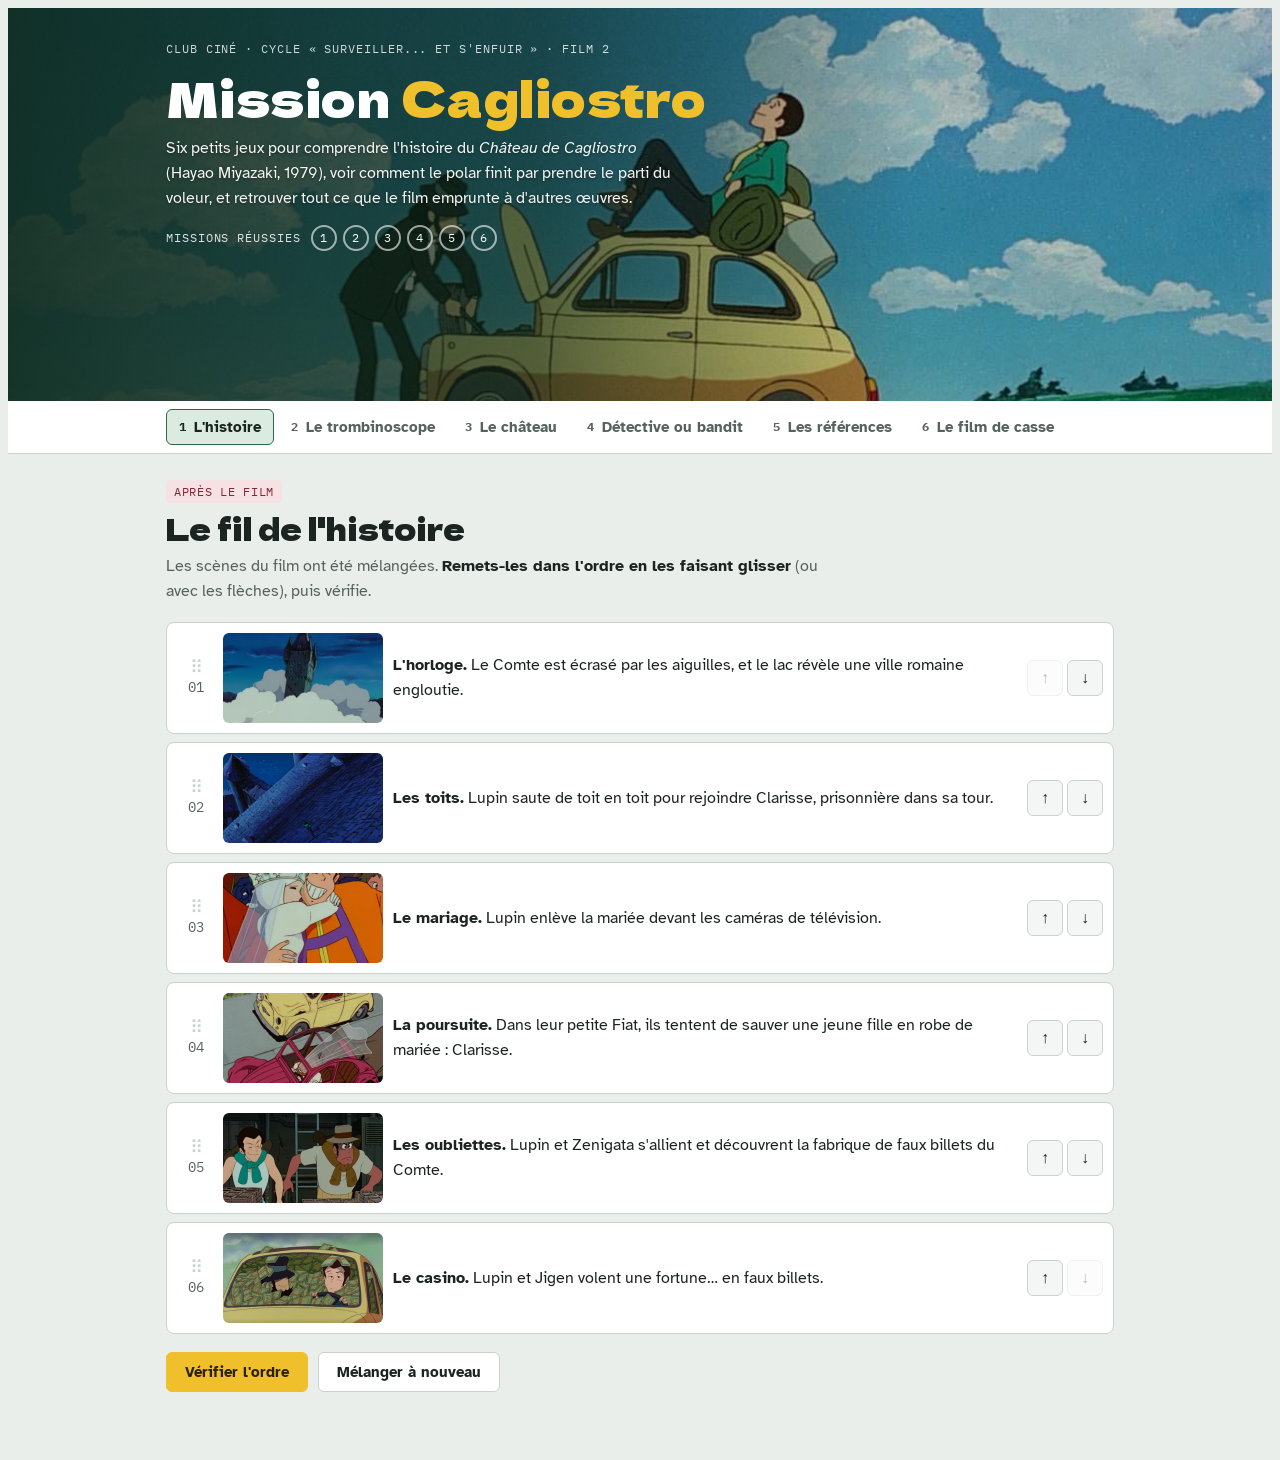
==== commit 3a7ae2a6: "Ciné-club : Cagliostro, ajoute « Du salon à la rue » au jeu détective ou bandit Co-Authored-By: Clau" ====
--- a/cineclub/cagliostro/index.html
+++ b/cineclub/cagliostro/index.html
@@ -248,6 +248,12 @@
 .seg { display: grid; grid-template-columns: 1fr 1fr; gap: 6px; }
 .seg button { font: 700 .85rem var(--f-body); padding: 7px; border-radius: 6px; border: 1px solid var(--line); background: var(--surface-2); color: var(--ink); cursor: pointer; }
 .seg button[aria-pressed="true"][data-v="enqueteur"] { background: var(--jacket-soft); border-color: var(--jacket); }
+.salon { display: grid; gap: 12px; }
+.salon-grid { display: grid; grid-template-columns: repeat(auto-fill, minmax(230px, 1fr)); gap: 10px; }
+.salon-item { border: 1px solid var(--line); border-radius: 8px; padding: 10px; display: grid; gap: 8px; background: var(--surface-2); }
+.salon-item.correct { border-color: var(--good); background: var(--good-soft); }
+.salon-item.wrong { border-color: var(--bad); background: var(--bad-soft); }
+.salon-item p { font-size: .92rem; }
 .seg button[aria-pressed="true"][data-v="bandit"] { background: var(--goat-soft); border-color: var(--goat); }
 .sort-card.correct { border-color: var(--good); box-shadow: inset 0 0 0 1px var(--good); }
 .sort-card.wrong { border-color: var(--bad); box-shadow: inset 0 0 0 1px var(--bad); }
@@ -398,7 +404,7 @@
       <div class="mission-head">
         <span class="when avant">Avant ou après le film</span>
         <h2>Du détective au bandit</h2>
-        <p class="consigne">Le roman policier est d'abord l'histoire d'un enquêteur. Puis le voleur devient à son tour le héros. <strong>Pour chaque personnage, indique qui est le héros de l'histoire : un enquêteur ou un bandit.</strong></p>
+        <p class="consigne">Le roman policier est d'abord l'histoire d'un enquêteur. Puis le voleur devient à son tour le héros. <strong>Pour chaque personnage, indique qui est le héros de l'histoire : un enquêteur ou un bandit.</strong> Puis découvre ce que le genre gagne en changeant de héros : il quitte le salon pour la rue.</p>
       </div>
       <div class="sort-grid" id="sort-grid"></div>
       <div class="actions">
@@ -409,6 +415,22 @@
         <div class="panel" style="display:grid;gap:12px">
           <span class="label">La frise : vert = le héros enquête, rouge = le héros vole</span>
           <div class="frise-wrap"><div class="frise" id="frise"></div></div>
+        </div>
+      </div>
+      <div class="panel salon">
+        <span class="label">Du salon à la rue</span>
+        <h3>Le cerveau ou le corps ?</h3>
+        <p>Le polar classique (le <em>whodunit</em>, « qui l'a fait ? ») est un jeu de réflexion : tout se résout dans un salon, assis, par la seule force de l'intelligence. Quand le héros devient un bandit, l'histoire descend dans la rue : on court, on saute, on prend des coups. <strong>Range chaque élément : salon du détective ou rue du bandit ?</strong></p>
+        <div class="salon-grid" id="salon-grid"></div>
+        <div class="actions">
+          <button class="btn primary" id="salon-check">Vérifier</button>
+          <span class="verdict" id="salon-verdict" aria-live="polite"></span>
+        </div>
+        <div class="synth" id="salon-synth" hidden>
+          <h3>Le polar retrouve l'action.</h3>
+          <p><strong>Le salon, une prison confortable.</strong> Chez Agatha Christie, le crime se résout autour d'une tasse de thé, comme un problème de mathématiques. Poirot fait travailler ses « petites cellules grises », Holmes sa logique. Le héros réfléchit dans un fauteuil.</p>
+          <p><strong>Le retour du corps.</strong> Avec le bandit (et avec le détective privé fauché du roman noir américain), on sort dans la rue et dans la nuit. Le héros court sur les toits comme Nico ou Lupin, il transpire, il est blessé. L'action remplace la déduction.</p>
+          <p><strong>Le panache contre le fauteuil.</strong> Prendre le parti du hors-la-loi, c'est aussi tourner le dos au monde riche et un peu froid des énigmes classiques, peuplé d'aristocrates et de grands bourgeois. Le bandit a de l'énergie, de l'agilité et du panache. Dans <em>Cagliostro</em>, on le sent dès les premières minutes : un casse au casino puis une course-poursuite en Fiat, pas un interrogatoire.</p>
         </div>
       </div>
       <div class="quiz-grid" id="genre-quiz"></div>
@@ -756,10 +778,52 @@
       options: ["Un policier honnête doit parfois ruser contre sa propre hiérarchie pour que la vérité éclate.", "Zenigata est devenu un voleur.", "Interpol est le méchant du film."],
       why: "Zenigata reste un policier, et il repart même à la poursuite de Lupin dans la dernière scène. Mais le film montre que l'institution est bloquée par la politique : la justice ne passe qu'en contournant les règles." }
   ];
+  const SALON = [
+    ["Un fauteuil, une tasse de thé et une pièce fermée", "enqueteur"],
+    ["Les toits de la ville, la nuit", "bandit"],
+    ["Les « petites cellules grises » qui réfléchissent", "enqueteur"],
+    ["Une course-poursuite en voiture", "bandit"],
+    ["Tous les suspects réunis pour écouter la solution", "enqueteur"],
+    ["Prendre des coups, transpirer, être blessé", "bandit"],
+    ["Un crime résolu comme un problème de maths", "enqueteur"],
+    ["Du panache, de l'agilité, de l'énergie", "bandit"]
+  ];
+  const salonGrid = document.getElementById("salon-grid");
+  const salonState = {};
+  shuffle(SALON.map((x, i) => i)).forEach(i => {
+    const [t] = SALON[i];
+    const c = el("div", { class: "salon-item" });
+    c.dataset.i = i;
+    c.innerHTML = `<p>${t}</p>`;
+    const seg = el("div", { class: "seg", role: "group", "aria-label": t });
+    [["enqueteur", "Salon du détective"], ["bandit", "Rue du bandit"]].forEach(([v, lbl]) => {
+      const b = el("button", { type: "button", "data-v": v, "aria-pressed": "false" }, lbl);
+      b.addEventListener("click", () => {
+        salonState[i] = v;
+        seg.querySelectorAll("button").forEach(x => x.setAttribute("aria-pressed", x === b ? "true" : "false"));
+        c.classList.remove("correct", "wrong");
+      });
+      seg.appendChild(b);
+    });
+    c.appendChild(seg);
+    salonGrid.appendChild(c);
+  });
+  let salonOk = false;
+  document.getElementById("salon-check").addEventListener("click", () => {
+    let ok = 0;
+    SALON.forEach(([, v], i) => {
+      const c = salonGrid.querySelector(`[data-i="${i}"]`);
+      c.classList.remove("correct", "wrong");
+      if (salonState[i] === v) { c.classList.add("correct"); ok++; } else c.classList.add("wrong");
+    });
+    const v = document.getElementById("salon-verdict");
+    if (ok === SALON.length) { v.textContent = "Tout est bien rangé !"; v.className = "verdict ok"; document.getElementById("salon-synth").hidden = false; salonOk = true; maybeM4(); }
+    else { v.textContent = `${ok} sur ${SALON.length}. Corrige les cases rouges.`; v.className = "verdict ko"; }
+  });
   buildQuiz("genre-quiz", GENRE_Q, "__m4quiz");
   function maybeM4() {
     const solved = document.querySelectorAll('#genre-quiz .qcard[data-solved="1"]').length === GENRE_Q.length;
-    if (sortOk && solved) markDone("m4");
+    if (sortOk && salonOk && solved) markDone("m4");
   }
   // le quiz de la mission 4 se valide en même temps que le tri
   const _markDone = markDone;
